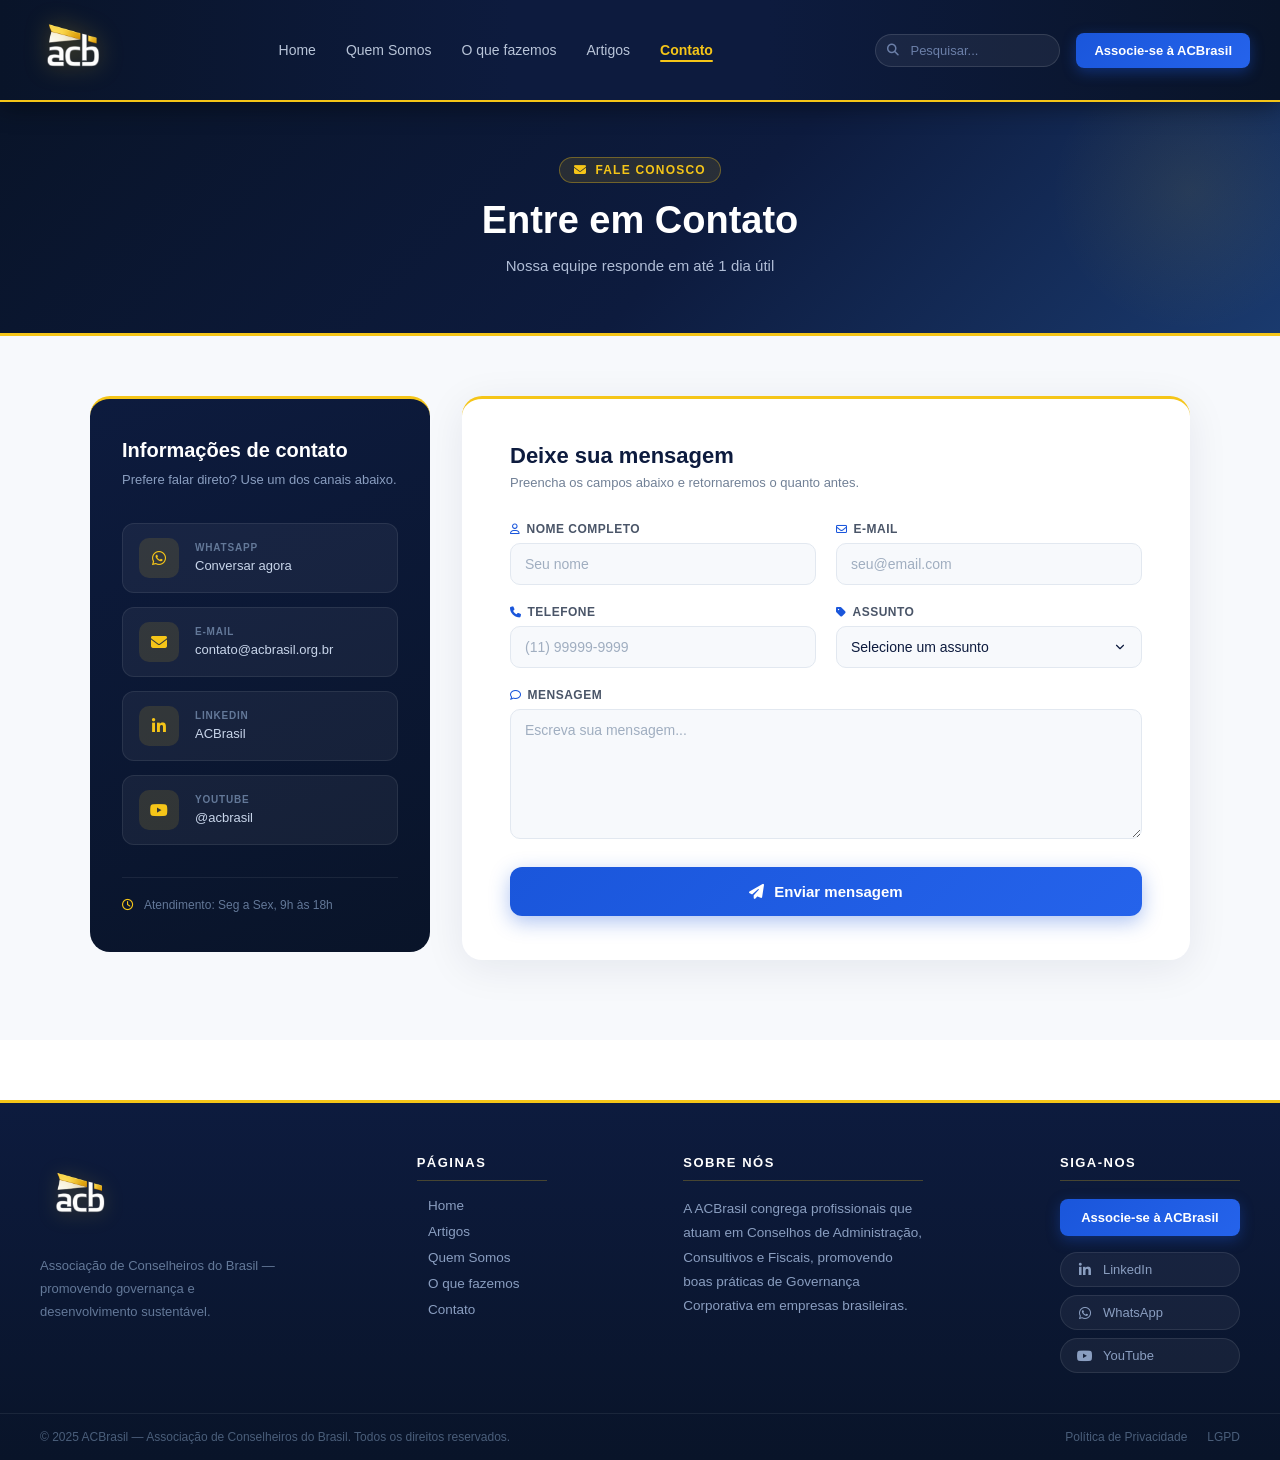
==== docs/contato.html @ aa58be2e "Add files via upload" ====
<!DOCTYPE html>
<html lang="pt-BR">
<head>
  <meta charset="UTF-8" />
  <meta name="viewport" content="width=device-width, initial-scale=1.0" />
  <title>ACBrasil - Contato</title>
  <link rel="stylesheet" href="https://cdnjs.cloudflare.com/ajax/libs/font-awesome/6.4.0/css/all.min.css">
  <link rel="stylesheet" href="css/header.css" />
  <link rel="stylesheet" href="css/footer.css" />
  <link rel="stylesheet" href="css/contato.css" />
</head>
<body>

  <header>
    <div class="header-container">
      <a href="index.html">
        <img src="assets/logo.png" alt="Logo ACBrasil" class="logo" />
      </a>
      <button class="btn-hamburger" aria-label="Abrir menu">&#9776;</button>
      <nav>
        <a href="index.html">Home</a>
        <a href="quem-somos.html">Quem Somos</a>
        <a href="o-que-fazemos.html">O que fazemos</a>
        <a href="artigos.html">Artigos</a>
        <a href="contato.html" class="ativo">Contato</a>
      </nav>
      <div class="pesquisa-container">
        <i class="fa-solid fa-magnifying-glass pesquisa-icone"></i>
        <input type="text" placeholder="Pesquisar..." class="pesquisa" aria-label="Buscar artigos" />
      </div>
      <a href="associe-se.html" class="btn-associe">Associe-se à ACBrasil</a>
    </div>
  </header>

  <!-- Banner full-width -->
  <section class="page-banner">
    <div class="page-banner-conteudo">
      <p class="page-banner-tag"><i class="fa-solid fa-envelope"></i> Fale conosco</p>
      <h1>Entre em Contato</h1>
      <p class="page-banner-sub">Nossa equipe responde em até 1 dia útil</p>
    </div>
  </section>

  <main class="contato-main">

    <div class="contato-grid">

      <!-- Coluna esquerda: informações de contato -->
      <aside class="contato-info">

        <div class="info-topo">
          <h2>Informações de contato</h2>
          <p>Prefere falar direto? Use um dos canais abaixo.</p>
        </div>

        <div class="info-cards">
          <div class="info-card">
            <div class="info-card-icone">
              <i class="fa-brands fa-whatsapp"></i>
            </div>
            <div>
              <span class="info-card-label">WhatsApp</span>
              <a href="https://web.whatsapp.com/" target="_blank" rel="noopener">Conversar agora</a>
            </div>
          </div>

          <div class="info-card">
            <div class="info-card-icone">
              <i class="fa-solid fa-envelope"></i>
            </div>
            <div>
              <span class="info-card-label">E-mail</span>
              <a href="mailto:contato@acbrasil.org.br">contato@acbrasil.org.br</a>
            </div>
          </div>

          <div class="info-card">
            <div class="info-card-icone">
              <i class="fa-brands fa-linkedin-in"></i>
            </div>
            <div>
              <span class="info-card-label">LinkedIn</span>
              <a href="https://www.linkedin.com/company/associacao-de-conselheiros-do-brasil/" target="_blank" rel="noopener">ACBrasil</a>
            </div>
          </div>

          <div class="info-card">
            <div class="info-card-icone">
              <i class="fa-brands fa-youtube"></i>
            </div>
            <div>
              <span class="info-card-label">YouTube</span>
              <a href="https://www.youtube.com/@acbrasil" target="_blank" rel="noopener">@acbrasil</a>
            </div>
          </div>
        </div>

        <div class="info-rodape">
          <i class="fa-regular fa-clock"></i>
          <span>Atendimento: Seg a Sex, 9h às 18h</span>
        </div>

      </aside>

      <!-- Coluna direita: formulário -->
      <section class="contato-form-section">
        <div class="contato-box">

          <div class="form-topo">
            <h2>Deixe sua mensagem</h2>
            <p>Preencha os campos abaixo e retornaremos o quanto antes.</p>
          </div>

          <form class="form-contato" onsubmit="enviarForm(event)">

            <div class="form-row">
              <div class="form-group">
                <label for="nome"><i class="fa-regular fa-user"></i> Nome completo</label>
                <input type="text" id="nome" name="nome" placeholder="Seu nome" required />
              </div>
              <div class="form-group">
                <label for="email"><i class="fa-regular fa-envelope"></i> E-mail</label>
                <input type="email" id="email" name="email" placeholder="seu@email.com" required />
              </div>
            </div>

            <div class="form-row">
              <div class="form-group">
                <label for="telefone"><i class="fa-solid fa-phone"></i> Telefone</label>
                <input type="tel" id="telefone" name="telefone" placeholder="(11) 99999-9999" />
              </div>
              <div class="form-group">
                <label for="assunto"><i class="fa-solid fa-tag"></i> Assunto</label>
                <select id="assunto" name="assunto">
                  <option value="" disabled selected>Selecione um assunto</option>
                  <option value="associacao">Associação</option>
                  <option value="governanca">Governança Corporativa</option>
                  <option value="parceria">Parceria</option>
                  <option value="imprensa">Imprensa</option>
                  <option value="outro">Outro</option>
                </select>
              </div>
            </div>

            <div class="form-group full">
              <label for="mensagem"><i class="fa-regular fa-comment"></i> Mensagem</label>
              <textarea id="mensagem" name="mensagem" placeholder="Escreva sua mensagem..." rows="5" required></textarea>
            </div>

            <button type="submit" class="btn-enviar">
              <i class="fa-solid fa-paper-plane"></i> Enviar mensagem
            </button>

          </form>

          <!-- Feedback de envio -->
          <div class="form-sucesso" id="form-sucesso" style="display:none;">
            <i class="fa-solid fa-circle-check"></i>
            <strong>Mensagem enviada!</strong>
            <p>Obrigado pelo contato. Retornaremos em breve.</p>
          </div>

        </div>
      </section>

    </div>
  </main>

  <footer>
    <div class="footer-container">

      <div class="footer-logo">
        <img src="assets/logo.png" alt="Logo ACBrasil"
          onerror="this.style.display='none'; this.nextElementSibling.style.display='block';" />
        <p class="footer-logo-nome">ACBrasil</p>
        <p>Associação de Conselheiros do Brasil — promovendo governança e desenvolvimento sustentável.</p>
      </div>

      <div class="footer-links">
        <h3>Páginas</h3>
        <a href="index.html">Home</a>
        <a href="artigos.html">Artigos</a>
        <a href="quem-somos.html">Quem Somos</a>
        <a href="o-que-fazemos.html">O que fazemos</a>
        <a href="contato.html">Contato</a>
      </div>

      <div class="footer-descricao">
        <h3>Sobre nós</h3>
        <p>A ACBrasil congrega profissionais que atuam em Conselhos de Administração, Consultivos e Fiscais, promovendo boas práticas de Governança Corporativa em empresas brasileiras.</p>
      </div>

      <div class="footer-direito">
        <h3>Siga-nos</h3>
        <a href="associe-se.html" class="btn-associe">Associe-se à ACBrasil</a>
        <div class="footer-redes">
          <a href="https://www.linkedin.com/company/associacao-de-conselheiros-do-brasil/" target="_blank" rel="noopener"><i class="fa-brands fa-linkedin-in"></i> LinkedIn</a>
          <a href="https://web.whatsapp.com/" target="_blank" rel="noopener"><i class="fa-brands fa-whatsapp"></i> WhatsApp</a>
          <a href="https://www.youtube.com/@acbrasil" target="_blank" rel="noopener"><i class="fa-brands fa-youtube"></i> YouTube</a>
        </div>
      </div>

    </div>
    <div class="footer-bottom">
      <p>© 2025 ACBrasil — Associação de Conselheiros do Brasil. Todos os direitos reservados.</p>
      <div class="footer-bottom-links">
        <a href="#">Política de Privacidade</a>
        <a href="#">LGPD</a>
      </div>
    </div>
  </footer>

  <script src="js/header.js"></script>
  <script>
    function enviarForm(e) {
      e.preventDefault();
      document.querySelector('.form-contato').style.display = 'none';
      document.getElementById('form-sucesso').style.display = 'flex';
    }
  </script>

</body>
</html>
---- docs/css/header.css ----
/* reset básico para tirar margens e paddings padrão do navegador */
* {
  margin: 0;
  padding: 0;
  box-sizing: border-box;
}

body {
  font-family: Arial, sans-serif;
}

/* === HEADER === */
header {
  background: linear-gradient(90deg, #091429 0%, #0d1b3e 40%, #0d1b3e 60%, #091429 100%);
  padding: 0 30px;
  position: sticky; /* fica fixo no topo ao rolar a página */
  top: 0;
  z-index: 100;
  box-shadow: 0 4px 24px rgba(0, 0, 0, 0.45);
  border-bottom: 2px solid #f5c518;
}

/* container interno do header — usa flexbox para alinhar tudo em linha */
.header-container {
  display: flex;
  align-items: center;
  gap: 16px;
  max-width: 1400px;
  margin: 0 auto;
  height: 100px;
}

.header-logo-link {
  display: flex;
  align-items: center;
  text-decoration: none;
  flex-shrink: 0;
}

/* logo da ACBrasil */
.logo {
  height: 86px;
  width: auto;
  flex-shrink: 0;
  transition: opacity 0.2s, transform 0.25s;
  filter: drop-shadow(0 0 12px rgba(245, 197, 24, 0.30));
}

.logo:hover {
  opacity: 0.9;
  transform: scale(1.06);
}

/* texto "ACBrasil" que aparece se a logo não carregar */
.logo-texto {
  color: white;
  font-size: 19px;
  font-weight: bold;
  letter-spacing: 0.5px;
  flex-shrink: 0;
  display: flex;
  align-items: center;
  gap: 6px;
}

.logo-texto span {
  color: #f5c518;
}

/* === MENU DE NAVEGAÇÃO === */
nav {
  display: flex;
  gap: 2px;
  flex: 1;
  justify-content: center;
  align-items: center;
}

nav a {
  color: #b8c4d8;
  text-decoration: none;
  font-size: 14px;
  font-weight: 500;
  padding: 8px 14px;
  border-radius: 6px;
  transition: color 0.2s, background-color 0.2s;
  position: relative;
  white-space: nowrap;
}

/* linha amarela que aparece embaixo do link ao passar o mouse */
nav a::after {
  content: '';
  position: absolute;
  bottom: 4px;
  left: 50%;
  right: 50%;
  height: 2px;
  background-color: #f5c518;
  border-radius: 2px;
  transition: left 0.25s ease, right 0.25s ease;
}

nav a:hover {
  color: #f5c518;
  background-color: rgba(245, 197, 24, 0.07);
}

nav a:hover::after {
  left: 14px;
  right: 14px;
}

/* estilo do link ativo (página atual) */
nav a.ativo {
  color: #f5c518;
  font-weight: bold;
}

nav a.ativo::after {
  left: 14px;
  right: 14px;
}

/* === CAMPO DE PESQUISA === */
.pesquisa-container {
  position: relative;
  flex-shrink: 0;
}

.pesquisa-icone {
  position: absolute;
  left: 12px;
  top: 50%;
  transform: translateY(-50%);
  color: #6b7fa8;
  font-size: 12px;
  pointer-events: none;
  transition: color 0.2s;
}

.pesquisa {
  background-color: rgba(255, 255, 255, 0.06);
  border: 1px solid rgba(255, 255, 255, 0.12);
  border-radius: 20px;
  color: white;
  font-size: 13px;
  padding: 8px 16px 8px 34px;
  width: 185px;
  outline: none;
  transition: border-color 0.25s, width 0.3s, background-color 0.25s;
}

.pesquisa::placeholder {
  color: #6b7fa8;
}

/* expande o campo ao focar */
.pesquisa:focus {
  border-color: #f5c518;
  background-color: rgba(245, 197, 24, 0.06);
  width: 225px;
}

.pesquisa-container:focus-within .pesquisa-icone {
  color: #f5c518;
}

/* === BOTÃO "ASSOCIE-SE" === */
.btn-associe {
  background: linear-gradient(135deg, #1a56db 0%, #2563eb 100%);
  color: white;
  text-decoration: none;
  font-size: 13px;
  font-weight: bold;
  padding: 10px 18px;
  border-radius: 8px;
  text-align: center;
  white-space: nowrap;
  flex-shrink: 0;
  transition: transform 0.2s, box-shadow 0.2s, background 0.2s;
  box-shadow: 0 4px 14px rgba(26, 86, 219, 0.4);
  border: none;
  cursor: pointer;
  display: inline-block;
}

.btn-associe:hover {
  background: linear-gradient(135deg, #1646b8 0%, #1a56db 100%);
  box-shadow: 0 6px 20px rgba(26, 86, 219, 0.55);
  transform: translateY(-1px);
}

/* === BOTÃO HAMBÚRGUER (aparece só no mobile) === */
.btn-hamburger {
  display: none;
  background: rgba(255, 255, 255, 0.07);
  border: 1px solid rgba(255, 255, 255, 0.15);
  color: white;
  font-size: 20px;
  cursor: pointer;
  padding: 6px 11px;
  border-radius: 7px;
  line-height: 1;
  margin-left: auto;
  transition: background-color 0.2s, border-color 0.2s;
}

.btn-hamburger:hover {
  background-color: rgba(245, 197, 24, 0.12);
  border-color: rgba(245, 197, 24, 0.3);
  color: #f5c518;
}

/* === RESPONSIVO (telas menores que 900px) === */
@media (max-width: 900px) {
  header {
    padding: 0 20px;
  }

  /* esconde pesquisa e botão associe-se no mobile */
  .pesquisa-container {
    display: none;
  }

  .btn-associe {
    display: none;
  }

  /* mostra o botão hambúrguer */
  .btn-hamburger {
    display: block;
  }

  /* menu vira um dropdown vertical no mobile */
  nav {
    display: none;
    flex-direction: column;
    position: absolute;
    top: 100%;
    left: 0;
    right: 0;
    background: linear-gradient(180deg, #0d1b3e, #091429);
    padding: 8px 20px 20px;
    border-top: 1px solid #1e2d50;
    border-bottom: 2px solid #f5c518;
    box-shadow: 0 12px 30px rgba(0, 0, 0, 0.4);
    z-index: 99;
    gap: 2px;
  }

  /* classe adicionada pelo JS quando o menu está aberto */
  nav.aberto {
    display: flex;
  }

  nav a {
    padding: 13px 16px;
    font-size: 15px;
    border-radius: 8px;
  }

  nav a::after {
    display: none;
  }

  nav a:hover,
  nav a.ativo {
    background-color: rgba(245, 197, 24, 0.1);
    padding-left: 20px;
  }
}

/* telas muito pequenas */
@media (max-width: 480px) {
  .header-container {
    height: 72px;
  }

  .logo {
    height: 54px;
  }
}
---- docs/css/footer.css ----
/* === FOOTER === */
footer {
  background: linear-gradient(180deg, #0d1b3e 0%, #091429 100%);
  color: white;
  border-top: 3px solid #f5c518; /* linha amarela no topo */
  margin-top: 60px;
}

/* container do footer — flexbox para organizar as colunas */
.footer-container {
  display: flex;
  gap: 50px;
  justify-content: space-between;
  align-items: flex-start;
  flex-wrap: wrap;
  padding: 52px 40px 40px;
  max-width: 1400px;
  margin: 0 auto;
}

/* coluna com a logo */
.footer-logo {
  display: flex;
  flex-direction: column;
  gap: 0;
  max-width: 240px;
}

.footer-logo img {
  height: 80px;
  width: auto;
  max-width: 160px;
  object-fit: contain;
  align-self: flex-start;
  margin-bottom: 16px;
  filter: drop-shadow(0 2px 10px rgba(245, 197, 24, 0.2));
}

/* nome em texto — aparece só se a imagem falhar */
.footer-logo-nome {
  display: none;
  font-size: 22px;
  font-weight: bold;
  color: #f5c518;
  letter-spacing: 0.5px;
  margin-bottom: 10px;
}

.footer-logo p {
  font-size: 13px;
  color: #637898;
  line-height: 1.75;
  margin-top: 4px;
}

.footer-divider {
  width: 1px;
  background-color: rgba(255, 255, 255, 0.07);
  align-self: stretch;
  flex-shrink: 0;
}

/* coluna de links das páginas */
.footer-links {
  display: flex;
  flex-direction: column;
  gap: 10px;
  min-width: 130px;
}

.footer-links h3 {
  font-size: 13px;
  font-weight: bold;
  color: white;
  text-transform: uppercase;
  letter-spacing: 1.5px;
  margin-bottom: 6px;
  padding-bottom: 10px;
  border-bottom: 1px solid rgba(245, 197, 24, 0.25);
}

.footer-links a {
  color: #8a9ec0;
  text-decoration: none;
  font-size: 13.5px;
  display: flex;
  align-items: center;
  gap: 6px;
  transition: color 0.2s, gap 0.2s;
}

/* seta amarela que aparece ao passar o mouse */
.footer-links a::before {
  content: '›';
  font-size: 16px;
  color: #f5c518;
  opacity: 0;
  transition: opacity 0.2s;
  line-height: 1;
}

.footer-links a:hover {
  color: #f5c518;
  gap: 10px;
}

.footer-links a:hover::before {
  opacity: 1;
}

/* coluna "sobre nós" */
.footer-descricao {
  max-width: 240px;
}

.footer-descricao h3 {
  font-size: 13px;
  font-weight: bold;
  color: white;
  text-transform: uppercase;
  letter-spacing: 1.5px;
  margin-bottom: 16px;
  padding-bottom: 10px;
  border-bottom: 1px solid rgba(245, 197, 24, 0.25);
}

.footer-descricao p {
  font-size: 13.5px;
  color: #8a9ec0;
  line-height: 1.8;
}

/* coluna de redes sociais */
.footer-direito {
  display: flex;
  flex-direction: column;
  align-items: flex-start;
  gap: 16px;
  min-width: 180px;
}

.footer-direito h3 {
  font-size: 13px;
  font-weight: bold;
  color: white;
  text-transform: uppercase;
  letter-spacing: 1.5px;
  padding-bottom: 10px;
  border-bottom: 1px solid rgba(245, 197, 24, 0.25);
  width: 100%;
  margin-bottom: 2px;
}

/* botão associe-se dentro do footer */
.footer-direito .btn-associe {
  background: linear-gradient(135deg, #1a56db 0%, #2563eb 100%);
  color: white;
  text-decoration: none;
  font-size: 13px;
  font-weight: bold;
  padding: 11px 20px;
  border-radius: 8px;
  display: inline-block;
  text-align: center;
  transition: transform 0.2s, box-shadow 0.2s;
  box-shadow: 0 4px 14px rgba(26, 86, 219, 0.35);
  width: 100%;
  white-space: nowrap;
}

.footer-direito .btn-associe:hover {
  transform: translateY(-1px);
  box-shadow: 0 6px 20px rgba(26, 86, 219, 0.5);
}

/* links das redes sociais */
.footer-redes {
  display: flex;
  flex-direction: column;
  gap: 8px;
  width: 100%;
}

.footer-redes a {
  color: #8a9ec0;
  text-decoration: none;
  font-size: 13px;
  background-color: rgba(255, 255, 255, 0.05);
  border: 1px solid rgba(255, 255, 255, 0.09);
  padding: 9px 16px;
  border-radius: 50px;
  display: flex;
  align-items: center;
  gap: 10px;
  transition: background-color 0.2s, color 0.2s, border-color 0.2s, transform 0.2s;
}

.footer-redes a:hover {
  background-color: rgba(245, 197, 24, 0.1);
  border-color: rgba(245, 197, 24, 0.35);
  color: #f5c518;
  transform: translateX(4px);
}

.footer-redes a i {
  font-size: 14px;
  width: 16px;
  text-align: center;
  flex-shrink: 0;
}

/* barra inferior do footer com copyright */
.footer-bottom {
  border-top: 1px solid rgba(255, 255, 255, 0.07);
  padding: 16px 40px;
  display: flex;
  justify-content: space-between;
  align-items: center;
  max-width: 1400px;
  margin: 0 auto;
}

.footer-bottom p {
  font-size: 12px;
  color: #4a5e7a;
}

.footer-bottom-links {
  display: flex;
  gap: 20px;
}

.footer-bottom-links a {
  font-size: 12px;
  color: #4a5e7a;
  text-decoration: none;
  transition: color 0.2s;
}

.footer-bottom-links a:hover {
  color: #f5c518;
}

/* === RESPONSIVO === */
@media (max-width: 1000px) {
  .footer-container {
    gap: 36px;
    padding: 40px 30px 30px;
  }

  .footer-divider {
    display: none;
  }
}

@media (max-width: 700px) {
  /* empilha as colunas no celular */
  .footer-container {
    flex-direction: column;
    gap: 32px;
    padding: 36px 24px 28px;
  }

  .footer-logo,
  .footer-descricao {
    max-width: 100%;
  }

  .footer-redes {
    flex-direction: row;
    flex-wrap: wrap;
  }

  .footer-redes a {
    flex: 1;
    min-width: 130px;
    justify-content: center;
  }

  .footer-direito {
    width: 100%;
  }

  .footer-bottom {
    flex-direction: column;
    gap: 8px;
    text-align: center;
    padding: 14px 24px;
  }
}
---- docs/css/contato.css ----
/* ============ CONTATO CSS ============ */

/* ---- BANNER ---- */
.page-banner {
  width: 100%;
  background: linear-gradient(135deg, #091429 0%, #0d1b3e 55%, #1a3a6e 100%);
  padding: 55px 30px;
  text-align: center;
  color: white;
  border-bottom: 3px solid #f5c518;
  position: relative;
  overflow: hidden;
}

.page-banner::before {
  content: '';
  position: absolute;
  top: -50px; right: -50px;
  width: 280px; height: 280px;
  background: radial-gradient(circle, rgba(245,197,24,0.08) 0%, transparent 70%);
  border-radius: 50%;
  pointer-events: none;
}

.page-banner-conteudo {
  max-width: 700px;
  margin: 0 auto;
  position: relative;
  z-index: 1;
}

.page-banner-tag {
  display: inline-flex;
  align-items: center;
  gap: 8px;
  background-color: rgba(245, 197, 24, 0.12);
  color: #f5c518;
  border: 1px solid rgba(245, 197, 24, 0.35);
  font-size: 12px;
  font-weight: bold;
  letter-spacing: 1.2px;
  text-transform: uppercase;
  padding: 5px 14px;
  border-radius: 20px;
  margin-bottom: 16px;
}

.page-banner h1 {
  font-size: 38px;
  font-weight: bold;
  color: white;
  margin-bottom: 12px;
}

.page-banner-sub {
  font-size: 15px;
  color: #b0bdd6;
  line-height: 1.6;
}

/* ---- ÁREA PRINCIPAL ---- */
.contato-main {
  background-color: #f7f9fc;
  padding: 60px 5% 80px;
  min-height: calc(100vh - 340px);
}

/* ---- GRID DUAS COLUNAS ---- */
.contato-grid {
  display: grid;
  grid-template-columns: 340px 1fr;
  gap: 32px;
  max-width: 1100px;
  margin: 0 auto;
  align-items: start;
}

/* ============================================
   COLUNA ESQUERDA — INFO DE CONTATO
   ============================================ */
.contato-info {
  background: linear-gradient(160deg, #0d1b3e 0%, #091429 100%);
  border-radius: 20px;
  padding: 40px 32px;
  color: white;
  border-top: 3px solid #f5c518;
  display: flex;
  flex-direction: column;
  gap: 32px;
  position: sticky;
  top: 120px;
}

.info-topo h2 {
  font-size: 20px;
  font-weight: bold;
  color: white;
  margin-bottom: 8px;
}

.info-topo p {
  font-size: 13px;
  color: #8a9ec0;
  line-height: 1.6;
}

/* Cards de canal de contato */
.info-cards {
  display: flex;
  flex-direction: column;
  gap: 14px;
}

.info-card {
  display: flex;
  align-items: center;
  gap: 16px;
  background: rgba(255,255,255,0.05);
  border: 1px solid rgba(255,255,255,0.08);
  border-radius: 12px;
  padding: 14px 16px;
  transition: background 0.2s, border-color 0.2s;
}

.info-card:hover {
  background: rgba(245, 197, 24, 0.08);
  border-color: rgba(245, 197, 24, 0.25);
}

.info-card-icone {
  width: 40px;
  height: 40px;
  border-radius: 10px;
  background: rgba(245, 197, 24, 0.12);
  display: flex;
  align-items: center;
  justify-content: center;
  color: #f5c518;
  font-size: 16px;
  flex-shrink: 0;
}

.info-card-label {
  display: block;
  font-size: 10px;
  font-weight: bold;
  color: #637898;
  text-transform: uppercase;
  letter-spacing: 0.8px;
  margin-bottom: 3px;
}

.info-card a {
  color: #c8d5ea;
  text-decoration: none;
  font-size: 13px;
  font-weight: 500;
  transition: color 0.2s;
}

.info-card a:hover {
  color: #f5c518;
}

/* Rodapé da coluna info */
.info-rodape {
  display: flex;
  align-items: center;
  gap: 10px;
  font-size: 12px;
  color: #637898;
  border-top: 1px solid rgba(255,255,255,0.07);
  padding-top: 20px;
}

.info-rodape i {
  color: #f5c518;
}

/* ============================================
   COLUNA DIREITA — FORMULÁRIO
   ============================================ */
.contato-form-section {
  width: 100%;
}

.contato-box {
  background: white;
  border-radius: 20px;
  padding: 44px 48px;
  box-shadow: 0 8px 40px rgba(13, 27, 62, 0.08);
  border-top: 3px solid #f5c518;
}

.form-topo {
  margin-bottom: 32px;
}

.form-topo h2 {
  font-size: 22px;
  font-weight: bold;
  color: #0d1b3e;
  margin-bottom: 6px;
}

.form-topo p {
  font-size: 13px;
  color: #718096;
}

/* ---- LINHAS DO FORMULÁRIO ---- */
.form-row {
  display: grid;
  grid-template-columns: 1fr 1fr;
  gap: 20px;
  margin-bottom: 20px;
}

.form-group {
  display: flex;
  flex-direction: column;
  gap: 7px;
}

.form-group.full {
  margin-bottom: 28px;
}

/* Labels */
.form-group label {
  font-size: 12px;
  font-weight: bold;
  color: #4a5568;
  text-transform: uppercase;
  letter-spacing: 0.5px;
  display: flex;
  align-items: center;
  gap: 6px;
}

.form-group label i {
  color: #1a56db;
  font-size: 11px;
}

/* Inputs e selects */
.form-group input,
.form-group select,
.form-group textarea {
  background: #f7f9fc;
  border: 1.5px solid #e2e8f0;
  border-radius: 10px;
  padding: 12px 14px;
  color: #0d1b3e;
  font-size: 14px;
  outline: none;
  transition: border-color 0.2s, box-shadow 0.2s, background 0.2s;
  font-family: Arial, sans-serif;
  width: 100%;
}

.form-group input:focus,
.form-group select:focus,
.form-group textarea:focus {
  border-color: #1a56db;
  background: white;
  box-shadow: 0 0 0 3px rgba(26, 86, 219, 0.08);
}

.form-group input::placeholder,
.form-group textarea::placeholder {
  color: #a0aec0;
}

.form-group select {
  appearance: none;
  background-image: url("data:image/svg+xml;charset=UTF-8,%3csvg xmlns='http://www.w3.org/2000/svg' viewBox='0 0 24 24' fill='none' stroke='%230d1b3e' stroke-width='2' stroke-linecap='round' stroke-linejoin='round'%3e%3cpolyline points='6 9 12 15 18 9'%3e%3c/polyline%3e%3c/svg%3e");
  background-repeat: no-repeat;
  background-position: right 14px center;
  background-size: 14px;
  background-color: #f7f9fc;
  cursor: pointer;
}

.form-group textarea {
  resize: vertical;
  min-height: 130px;
}

/* ---- BOTÃO ENVIAR ---- */
.btn-enviar {
  display: flex;
  align-items: center;
  justify-content: center;
  gap: 10px;
  width: 100%;
  background: linear-gradient(135deg, #1a56db 0%, #2563eb 100%);
  color: white;
  border: none;
  font-size: 15px;
  font-weight: bold;
  padding: 16px 0;
  border-radius: 12px;
  cursor: pointer;
  box-shadow: 0 6px 20px rgba(26, 86, 219, 0.35);
  transition: transform 0.2s, box-shadow 0.2s;
}

.btn-enviar:hover {
  transform: translateY(-2px);
  box-shadow: 0 10px 28px rgba(26, 86, 219, 0.5);
}

/* ---- FEEDBACK DE SUCESSO ---- */
.form-sucesso {
  flex-direction: column;
  align-items: center;
  justify-content: center;
  text-align: center;
  padding: 60px 20px;
  gap: 12px;
  color: #0d1b3e;
}

.form-sucesso i {
  font-size: 52px;
  color: #22c55e;
}

.form-sucesso strong {
  font-size: 20px;
}

.form-sucesso p {
  font-size: 14px;
  color: #718096;
}

/* ---- RESPONSIVO ---- */
@media (max-width: 900px) {
  .contato-grid {
    grid-template-columns: 1fr;
  }

  .contato-info {
    position: static;
    flex-direction: row;
    flex-wrap: wrap;
    gap: 20px;
  }

  .info-topo { width: 100%; }
  .info-cards { flex-direction: row; flex-wrap: wrap; flex: 1; }
  .info-card  { flex: 1; min-width: 180px; }
  .info-rodape { width: 100%; }
}

@media (max-width: 640px) {
  .contato-main {
    padding: 36px 20px 60px;
  }

  .contato-box {
    padding: 30px 24px;
  }

  .form-row {
    grid-template-columns: 1fr;
  }

  .page-banner h1 {
    font-size: 28px;
  }

  .contato-info {
    flex-direction: column;
  }

  .info-cards {
    flex-direction: column;
  }
}
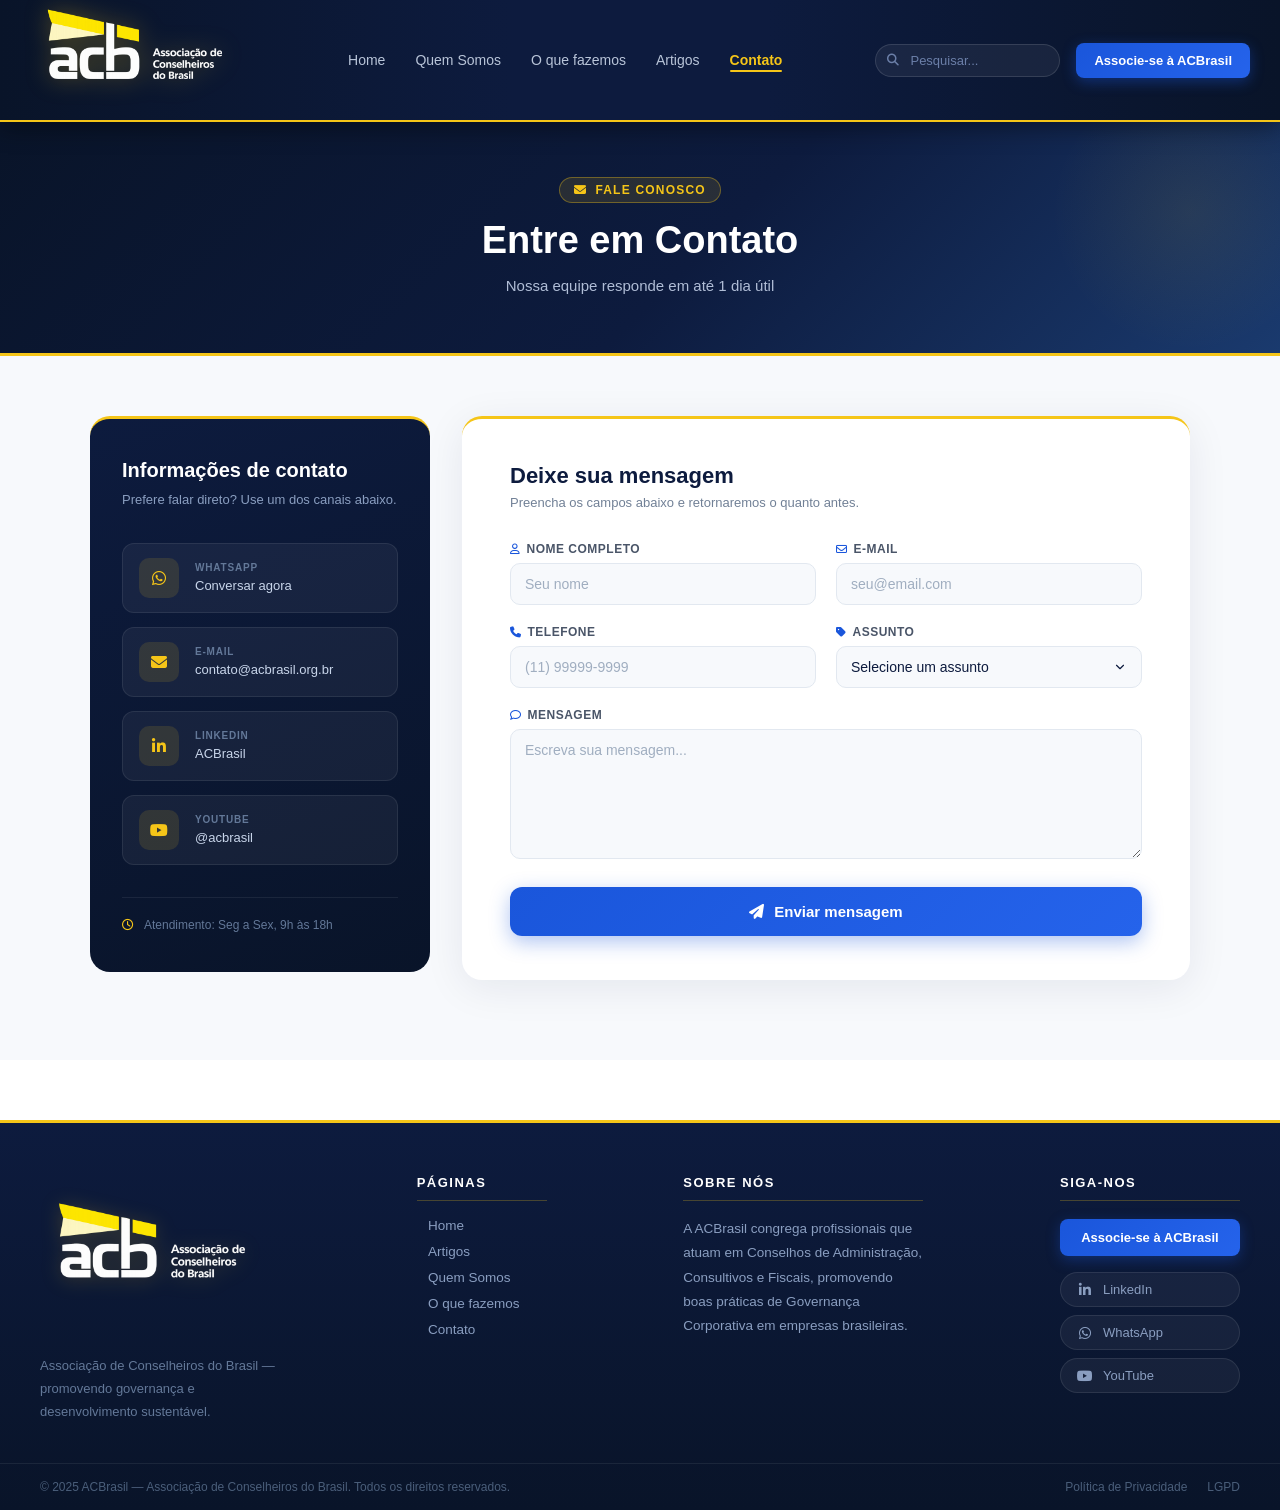
==== commit bad3311a: "Adicionado Form Action" ====
--- a/docs/contato.html
+++ b/docs/contato.html
@@ -111,7 +111,7 @@
             <p>Preencha os campos abaixo e retornaremos o quanto antes.</p>
           </div>
 
-          <form class="form-contato" onsubmit="enviarForm(event)">
+          <form class="form-contato" action="https://formsubmit.co/devwebtms@gmail.com" method="POST">
 
             <div class="form-row">
               <div class="form-group">
--- a/docs/css/header.css
+++ b/docs/css/header.css
@@ -27,7 +27,7 @@
   gap: 16px;
   max-width: 1400px;
   margin: 0 auto;
-  height: 100px;
+  height: 120px;
 }
 
 .header-logo-link {
@@ -39,7 +39,7 @@
 
 /* logo da ACBrasil */
 .logo {
-  height: 86px;
+  height: 150px;
   width: auto;
   flex-shrink: 0;
   transition: opacity 0.2s, transform 0.25s;
@@ -278,6 +278,6 @@
   }
 
   .logo {
-    height: 54px;
-  }
-}
+    height: 62px;
+  }
+}
--- a/docs/css/footer.css
+++ b/docs/css/footer.css
@@ -27,9 +27,9 @@
 }
 
 .footer-logo img {
-  height: 80px;
+  height: 160px;
   width: auto;
-  max-width: 160px;
+  max-width: 260px;
   object-fit: contain;
   align-self: flex-start;
   margin-bottom: 16px;
